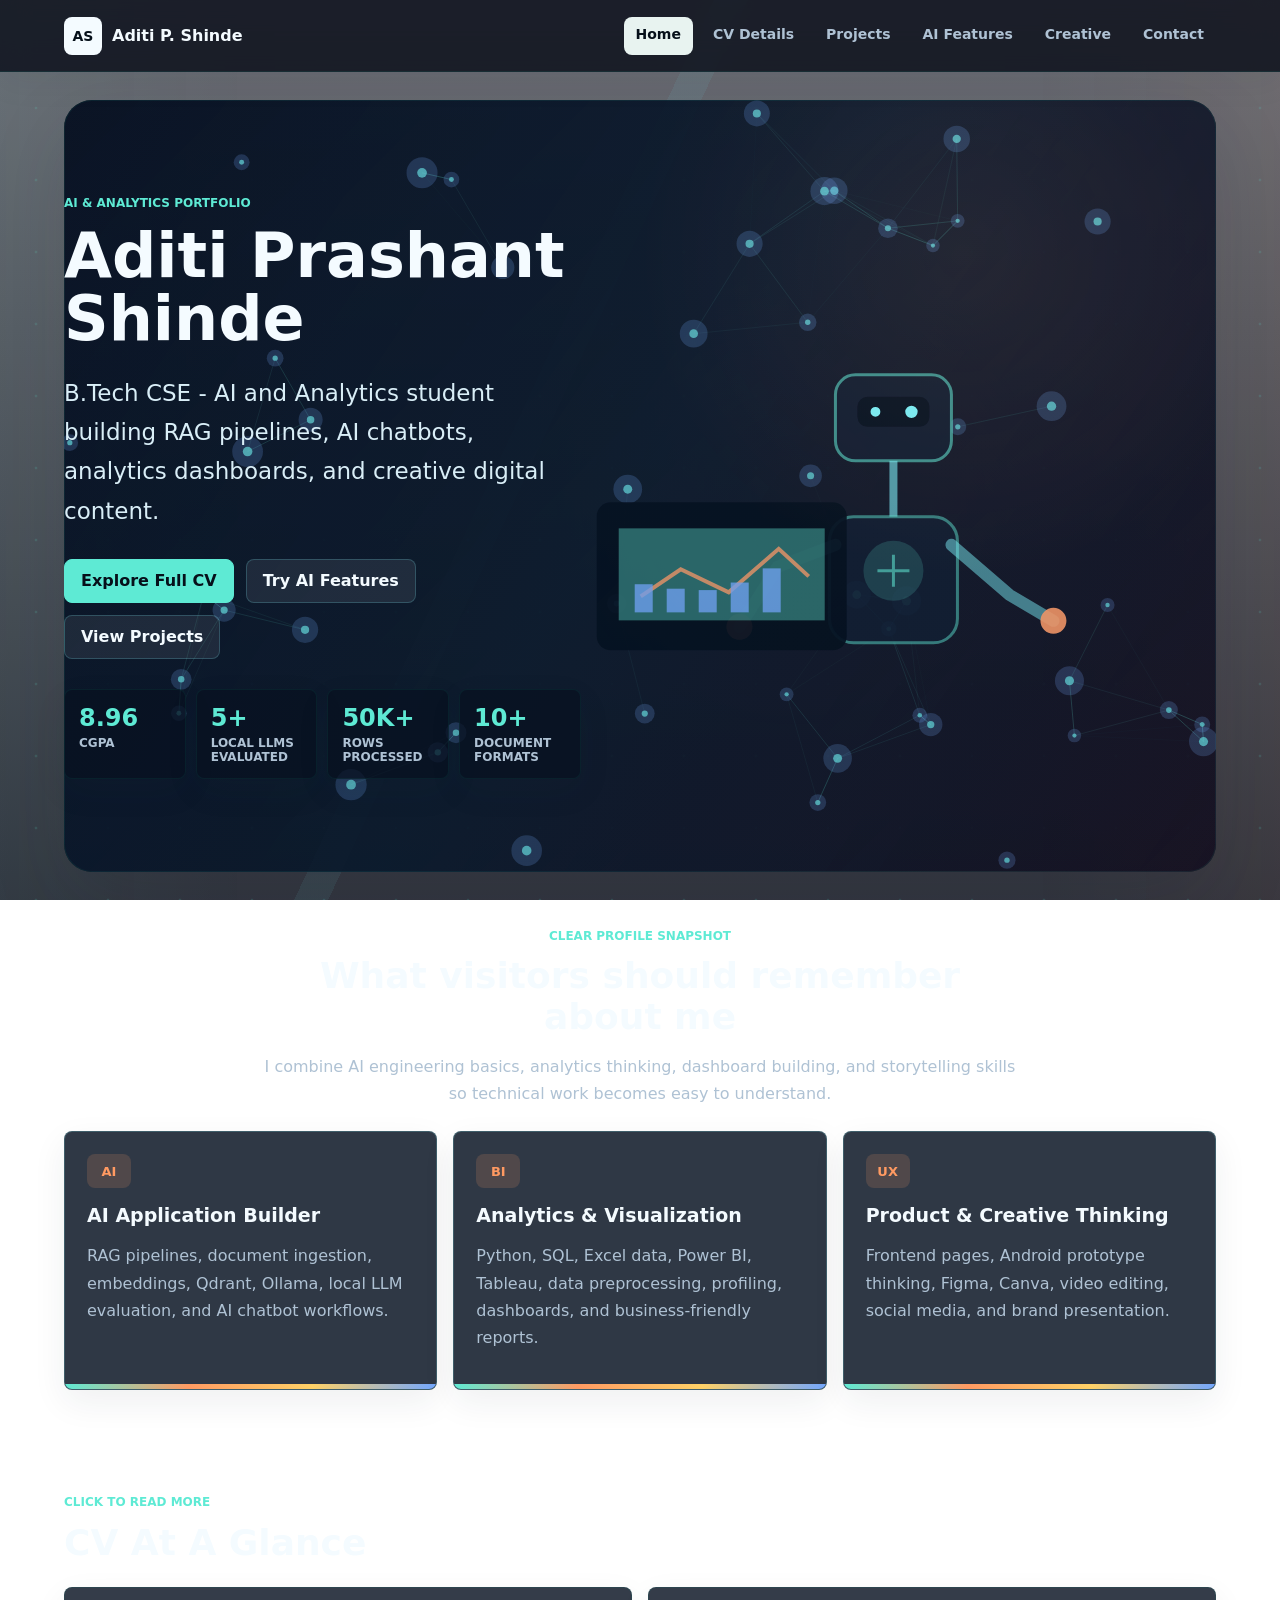
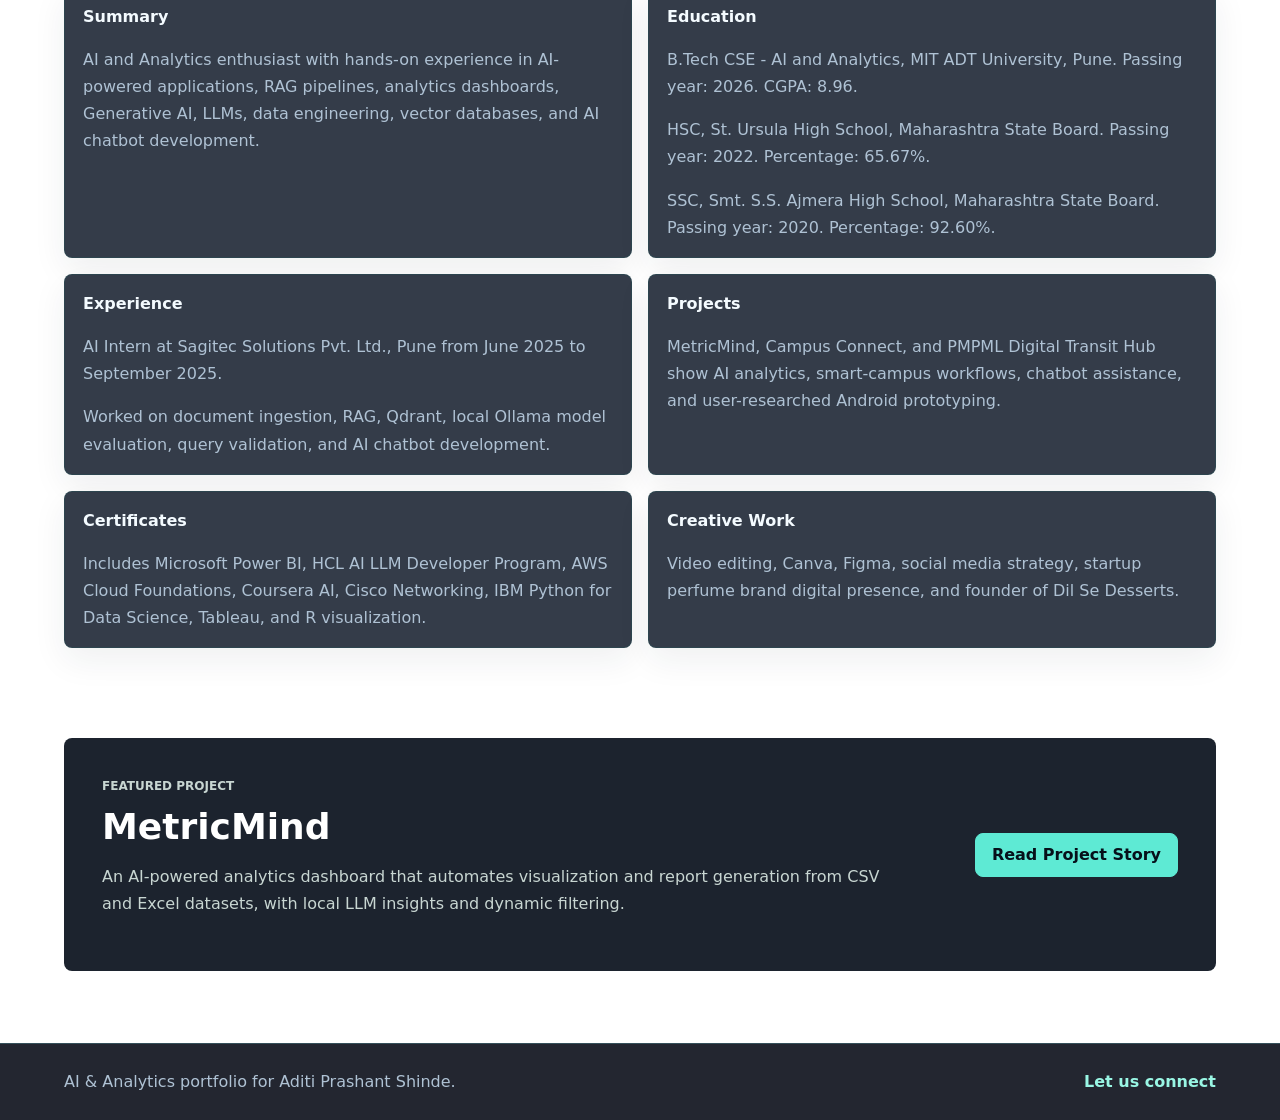
==== index.html @ 835afbb8 "Initial website commit" ====
<!doctype html>
<html lang="en">
  <head>
    <meta charset="utf-8" />
    <meta name="viewport" content="width=device-width, initial-scale=1" />
    <title>Aditi Prashant Shinde | AI & Analytics Portfolio</title>
    <meta
      name="description"
      content="Portfolio website for Aditi Prashant Shinde, AI and Analytics enthusiast with experience in RAG, dashboards, LLMs, chatbots, data visualization, and video editing."
    />
    <link rel="stylesheet" href="styles.css" />
  </head>
  <body>
    <header class="site-header">
      <a class="brand" href="index.html" aria-label="Aditi Shinde home">
        <span class="brand-mark">AS</span>
        <span>Aditi P. Shinde</span>
      </a>
      <button class="nav-toggle" type="button" aria-expanded="false" aria-controls="site-nav">Menu</button>
      <nav id="site-nav" class="site-nav" aria-label="Main navigation">
        <a class="active" href="index.html">Home</a>
        <a href="about.html">CV Details</a>
        <a href="projects.html">Projects</a>
        <a href="ai-features.html">AI Features</a>
        <a href="video-editing.html">Creative</a>
        <a href="contact.html">Contact</a>
      </nav>
    </header>

    <main>
      <section class="hero">
        <canvas class="robot-video-bg" id="robot-video-bg" aria-hidden="true"></canvas>
        <div class="hero-copy">
          <p class="eyebrow">AI & Analytics Portfolio</p>
          <h1>Aditi Prashant Shinde</h1>
          <p class="lead">
            B.Tech CSE - AI and Analytics student building RAG pipelines, AI chatbots, analytics dashboards, and creative digital content.
          </p>
          <div class="hero-actions">
            <a class="button primary" href="about.html">Explore Full CV</a>
            <a class="button" href="ai-features.html">Try AI Features</a>
            <a class="button" href="projects.html">View Projects</a>
          </div>
          <div class="hero-stats" aria-label="Profile highlights">
            <div><strong>8.96</strong><span>CGPA</span></div>
            <div><strong>5+</strong><span>Local LLMs evaluated</span></div>
            <div><strong>50K+</strong><span>Rows processed</span></div>
            <div><strong>10+</strong><span>Document formats</span></div>
          </div>
        </div>
        <figure class="hero-media" aria-label="Portfolio visual showing analytics and editing workspace">
          <img src="assets/portfolio-hero.svg" alt="Abstract laptop workspace with charts and editing timeline" />
        </figure>
      </section>

      <section class="section compact">
        <div class="section-heading center-heading">
          <p class="eyebrow">Clear profile snapshot</p>
          <h2>What visitors should remember about me</h2>
          <p>
            I combine AI engineering basics, analytics thinking, dashboard building, and storytelling skills so technical work becomes easy to understand.
          </p>
        </div>
        <div class="feature-grid">
          <article class="feature-card highlight-card">
            <span class="card-icon">AI</span>
            <h3>AI Application Builder</h3>
            <p>RAG pipelines, document ingestion, embeddings, Qdrant, Ollama, local LLM evaluation, and AI chatbot workflows.</p>
          </article>
          <article class="feature-card highlight-card">
            <span class="card-icon">BI</span>
            <h3>Analytics & Visualization</h3>
            <p>Python, SQL, Excel data, Power BI, Tableau, data preprocessing, profiling, dashboards, and business-friendly reports.</p>
          </article>
          <article class="feature-card highlight-card">
            <span class="card-icon">UX</span>
            <h3>Product & Creative Thinking</h3>
            <p>Frontend pages, Android prototype thinking, Figma, Canva, video editing, social media, and brand presentation.</p>
          </article>
        </div>
      </section>

      <section class="section resume-map">
        <div class="section-heading">
          <p class="eyebrow">Click to read more</p>
          <h2>CV At A Glance</h2>
        </div>
        <div class="details-grid">
          <details class="cv-detail-card" open>
            <summary>Summary</summary>
            <p>
              AI and Analytics enthusiast with hands-on experience in AI-powered applications, RAG pipelines, analytics dashboards, Generative AI, LLMs, data engineering, vector databases, and AI chatbot development.
            </p>
          </details>
          <details class="cv-detail-card">
            <summary>Education</summary>
            <p>B.Tech CSE - AI and Analytics, MIT ADT University, Pune. Passing year: 2026. CGPA: 8.96.</p>
            <p>HSC, St. Ursula High School, Maharashtra State Board. Passing year: 2022. Percentage: 65.67%.</p>
            <p>SSC, Smt. S.S. Ajmera High School, Maharashtra State Board. Passing year: 2020. Percentage: 92.60%.</p>
          </details>
          <details class="cv-detail-card">
            <summary>Experience</summary>
            <p>AI Intern at Sagitec Solutions Pvt. Ltd., Pune from June 2025 to September 2025.</p>
            <p>Worked on document ingestion, RAG, Qdrant, local Ollama model evaluation, query validation, and AI chatbot development.</p>
          </details>
          <details class="cv-detail-card">
            <summary>Projects</summary>
            <p>MetricMind, Campus Connect, and PMPML Digital Transit Hub show AI analytics, smart-campus workflows, chatbot assistance, and user-researched Android prototyping.</p>
          </details>
          <details class="cv-detail-card">
            <summary>Certificates</summary>
            <p>Includes Microsoft Power BI, HCL AI LLM Developer Program, AWS Cloud Foundations, Coursera AI, Cisco Networking, IBM Python for Data Science, Tableau, and R visualization.</p>
          </details>
          <details class="cv-detail-card">
            <summary>Creative Work</summary>
            <p>Video editing, Canva, Figma, social media strategy, startup perfume brand digital presence, and founder of Dil Se Desserts.</p>
          </details>
        </div>
      </section>

      <section class="section split-band">
        <div>
          <p class="eyebrow">Featured project</p>
          <h2>MetricMind</h2>
          <p>
            An AI-powered analytics dashboard that automates visualization and report generation from CSV and Excel datasets, with local LLM insights and dynamic filtering.
          </p>
        </div>
        <a class="button primary" href="projects.html">Read Project Story</a>
      </section>
    </main>

    <footer class="site-footer">
      <p>AI & Analytics portfolio for Aditi Prashant Shinde.</p>
      <a href="contact.html">Let us connect</a>
    </footer>

    <script src="script.js"></script>
  </body>
</html>
---- styles.css ----
:root {
  --bg: #050814;
  --paper: rgba(9, 18, 32, 0.84);
  --ink: #f4fbff;
  --muted: #afc2d4;
  --line: rgba(125, 245, 255, 0.2);
  --teal: #5eead4;
  --teal-dark: #99f6e4;
  --coral: #ff9a62;
  --gold: #ffd166;
  --blue: #72a7ff;
  --shadow: 0 22px 56px rgba(0, 0, 0, 0.35);
}

* {
  box-sizing: border-box;
}

html {
  scroll-behavior: smooth;
}

body {
  margin: 0;
  min-height: 100vh;
  background:
    linear-gradient(rgba(5, 8, 20, 0.58), rgba(5, 8, 20, 0.82)),
    url("assets/clear-ai-face-bg.png");
  background-size: cover;
  background-attachment: fixed;
  background-position: center;
  color: var(--ink);
  font-family: Inter, ui-sans-serif, system-ui, -apple-system, BlinkMacSystemFont, "Segoe UI", sans-serif;
  letter-spacing: 0;
}

body::before {
  content: "";
  position: fixed;
  inset: 0;
  z-index: -2;
  pointer-events: none;
  background-image:
    radial-gradient(circle, rgba(94, 234, 212, 0.26) 1.5px, transparent 1.6px),
    linear-gradient(90deg, rgba(94, 234, 212, 0.08), transparent 20%, transparent 80%, rgba(255, 154, 98, 0.08));
  background-size: 72px 72px, 100% 100%;
  opacity: 0.55;
}

body::after {
  content: "";
  position: fixed;
  inset: 0;
  z-index: -1;
  pointer-events: none;
  background:
    linear-gradient(115deg, transparent 0 42%, rgba(125, 245, 255, 0.07) 42% 44%, transparent 44% 100%),
    radial-gradient(circle at 62% 54%, rgba(255, 154, 98, 0.12), transparent 26%);
}

img {
  display: block;
  max-width: 100%;
}

a {
  color: inherit;
}

.site-header {
  position: sticky;
  top: 0;
  z-index: 10;
  display: flex;
  align-items: center;
  justify-content: space-between;
  gap: 20px;
  min-height: 72px;
  padding: 14px clamp(18px, 5vw, 72px);
  border-bottom: 1px solid rgba(223, 231, 227, 0.86);
  background: rgba(5, 8, 20, 0.78);
  backdrop-filter: blur(14px);
}

.brand {
  display: inline-flex;
  align-items: center;
  gap: 10px;
  color: var(--ink);
  font-weight: 800;
  text-decoration: none;
}

.brand-mark {
  display: grid;
  place-items: center;
  width: 38px;
  height: 38px;
  border-radius: 8px;
  background: var(--ink);
  color: #06101a;
  font-size: 14px;
}

.site-nav {
  display: flex;
  align-items: center;
  gap: 8px;
  flex-wrap: wrap;
}

.site-nav a {
  min-height: 38px;
  padding: 9px 12px;
  border-radius: 8px;
  color: var(--muted);
  font-size: 14px;
  font-weight: 700;
  text-decoration: none;
}

.site-nav a:hover,
.site-nav a.active {
  background: #e8f3f0;
  color: #06101a;
}

.nav-toggle {
  display: none;
  min-height: 38px;
  border: 1px solid var(--line);
  border-radius: 8px;
  background: var(--paper);
  color: var(--ink);
  font: inherit;
  font-weight: 800;
}

.hero {
  display: grid;
  grid-template-columns: minmax(0, 0.95fr) minmax(320px, 1.05fr);
  gap: clamp(28px, 5vw, 68px);
  align-items: center;
  min-height: calc(100vh - 72px);
  padding: clamp(34px, 6vw, 78px) clamp(18px, 5vw, 72px);
  overflow: hidden;
}

.hero-copy {
  position: relative;
  z-index: 1;
  max-width: 690px;
}

.eyebrow {
  margin: 0 0 10px;
  color: var(--teal);
  font-size: 12px;
  font-weight: 900;
  letter-spacing: 0;
  text-transform: uppercase;
}

h1,
h2,
h3,
p {
  overflow-wrap: anywhere;
}

h1 {
  margin: 0;
  font-size: clamp(34px, 5vw, 62px);
  line-height: 1.02;
}

h2 {
  margin: 0 0 14px;
  font-size: clamp(24px, 3vw, 36px);
  line-height: 1.12;
}

h3 {
  margin: 0 0 8px;
  font-size: 19px;
}

p {
  color: var(--muted);
  line-height: 1.7;
}

.lead {
  max-width: 620px;
  margin: 24px 0 0;
  color: #d9eef7;
  font-size: clamp(18px, 2.2vw, 23px);
}

.hero-actions,
.project-actions {
  display: flex;
  gap: 12px;
  flex-wrap: wrap;
  margin-top: 28px;
}

.button {
  display: inline-flex;
  align-items: center;
  justify-content: center;
  min-height: 44px;
  padding: 11px 16px;
  border: 1px solid var(--line);
  border-radius: 8px;
  background: rgba(255, 255, 255, 0.08);
  color: var(--ink);
  font-weight: 800;
  text-decoration: none;
  cursor: pointer;
}

.button.primary {
  border-color: var(--teal);
  background: var(--teal);
  color: #06101a;
}

.button:hover {
  transform: translateY(-1px);
}

.disabled-link {
  color: var(--muted);
  cursor: not-allowed;
}

.hero-media {
  position: relative;
  z-index: 1;
  margin: 0;
}

.hero-media img {
  width: 100%;
  border-radius: 8px;
  box-shadow: var(--shadow);
}

.section,
.page-hero,
.project-list {
  padding: clamp(36px, 6vw, 72px) clamp(18px, 5vw, 72px);
}

.page {
  min-height: calc(100vh - 72px);
}

.page-hero {
  max-width: 1060px;
}

.page-hero h1 {
  max-width: 1020px;
  font-size: clamp(32px, 4.2vw, 52px);
}

.page-hero p {
  max-width: 760px;
  font-size: 18px;
}

.section-heading {
  max-width: 760px;
  margin-bottom: 24px;
}

.compact {
  padding-top: 26px;
}

.feature-grid {
  display: grid;
  grid-template-columns: repeat(3, minmax(0, 1fr));
  gap: 16px;
}

.feature-card,
.project-card,
.info-panel,
.contact-panel,
.contact-form,
.timeline-card {
  border: 1px solid var(--line);
  border-radius: 8px;
  background: rgba(8, 18, 34, 0.84);
  box-shadow: 0 12px 34px rgba(24, 38, 52, 0.07);
}

.feature-card {
  padding: 22px;
}

.card-icon {
  display: inline-grid;
  place-items: center;
  min-width: 44px;
  height: 34px;
  margin-bottom: 16px;
  padding: 0 10px;
  border-radius: 8px;
  background: rgba(255, 154, 98, 0.16);
  color: var(--coral);
  font-weight: 900;
  font-size: 13px;
}

.split-band {
  display: flex;
  align-items: center;
  justify-content: space-between;
  gap: 22px;
  margin: 18px clamp(18px, 5vw, 72px) clamp(36px, 6vw, 72px);
  padding: clamp(24px, 4vw, 38px);
  border-radius: 8px;
  background: rgba(4, 12, 24, 0.9);
  color: white;
}

.split-band p {
  max-width: 780px;
  color: #c8d6d2;
}

.two-column {
  display: grid;
  grid-template-columns: minmax(0, 1.15fr) minmax(280px, 0.85fr);
  gap: 22px;
  align-items: start;
}

.info-panel,
.contact-panel,
.contact-form,
.timeline-card {
  padding: 24px;
}

dl {
  display: grid;
  gap: 14px;
  margin: 0;
}

dt {
  color: var(--teal);
  font-size: 12px;
  font-weight: 900;
  text-transform: uppercase;
}

dd {
  margin: 3px 0 0;
  color: #d9eef7;
}

.tag-cloud {
  display: flex;
  flex-wrap: wrap;
  gap: 10px;
}

.tag-cloud span {
  padding: 9px 12px;
  border: 1px solid var(--line);
  border-radius: 8px;
  background: rgba(255, 255, 255, 0.08);
  color: #e8f7ff;
  font-weight: 700;
}

.ai-grid {
  display: grid;
  grid-template-columns: repeat(2, minmax(0, 1fr));
  gap: 18px;
}

.ai-panel {
  display: grid;
  gap: 18px;
  align-content: start;
  min-height: 360px;
  padding: 24px;
  border: 1px solid var(--line);
  border-radius: 8px;
  background: var(--paper);
  box-shadow: 0 12px 34px rgba(24, 38, 52, 0.07);
}

.ask-panel {
  min-height: 0;
  background:
    linear-gradient(135deg, rgba(255, 255, 255, 0.96), rgba(232, 243, 240, 0.88)),
    radial-gradient(circle at top right, rgba(231, 111, 81, 0.13), transparent 30%);
}

.panel-intro {
  max-width: 820px;
  margin: -6px 0 0;
}

.panel-head {
  display: flex;
  align-items: flex-start;
  justify-content: space-between;
  gap: 14px;
}

.status-pill {
  flex: 0 0 auto;
  padding: 7px 10px;
  border-radius: 8px;
  background: #e8f3f0;
  color: var(--teal-dark);
  font-size: 12px;
  font-weight: 900;
}

.quick-prompts,
.project-switcher {
  display: flex;
  flex-wrap: wrap;
  gap: 10px;
}

.quick-prompts button,
.project-switcher button {
  min-height: 40px;
  padding: 9px 12px;
  border: 1px solid var(--line);
  border-radius: 8px;
  background: rgba(255, 255, 255, 0.08);
  color: #e8f7ff;
  font: inherit;
  font-weight: 800;
  cursor: pointer;
  transition: transform 160ms ease, background 160ms ease, color 160ms ease, border-color 160ms ease;
}

.quick-prompts button {
  background: rgba(255, 255, 255, 0.08);
  box-shadow: 0 8px 20px rgba(24, 38, 52, 0.07);
}

.quick-prompts button:hover,
.project-switcher button:hover {
  transform: translateY(-2px);
}

.quick-prompts button.active,
.project-switcher button.active {
  border-color: var(--teal);
  background: var(--teal);
  color: white;
}

.assistant-output {
  min-height: 150px;
  padding: 18px;
  border-radius: 8px;
  background: #111827;
  color: #d9f4ee;
  line-height: 1.65;
}

.assistant-output ul,
.talking-points {
  margin: 0;
  padding-left: 20px;
}

.assistant-output li,
.talking-points li {
  margin-bottom: 10px;
}

.talking-points {
  color: #334155;
  line-height: 1.7;
}

.prompt-stack {
  display: grid;
  gap: 12px;
}

.prompt-stack article {
  padding: 16px;
  border: 1px solid var(--line);
  border-radius: 8px;
  background: rgba(8, 18, 34, 0.84);
}

.prompt-stack h3 {
  font-size: 17px;
}

.project-list {
  display: grid;
  gap: 18px;
  padding-top: 0;
}

.project-card {
  display: grid;
  grid-template-columns: minmax(0, 1fr) auto;
  gap: 20px;
  align-items: center;
  padding: 24px;
}

.featured-project {
  border-top: 5px solid var(--gold);
}

.clean-list {
  margin: 18px 0 0;
  padding-left: 20px;
  color: #334155;
  line-height: 1.7;
}

.flush-list {
  margin-top: 0;
}

.editing-showcase {
  display: grid;
  gap: 18px;
}

.timeline-card {
  min-height: 250px;
  background: rgba(3, 8, 18, 0.92);
  color: white;
  overflow: hidden;
}

.timeline-card p {
  max-width: 760px;
  color: #cbd5e1;
}

.timeline-bars {
  display: grid;
  grid-template-columns: 1.1fr 0.72fr 1.4fr 0.56fr 1fr;
  gap: 10px;
  margin-bottom: 30px;
}

.timeline-bars span {
  height: 42px;
  border-radius: 8px;
  background: var(--coral);
}

.timeline-bars span:nth-child(2) {
  background: var(--teal);
}

.timeline-bars span:nth-child(3) {
  background: var(--gold);
}

.timeline-bars span:nth-child(4) {
  background: var(--blue);
}

.timeline-bars span:nth-child(5) {
  background: #8b5cf6;
}

.contact-panel {
  display: grid;
  gap: 12px;
}

.contact-panel a {
  padding: 12px;
  border: 1px solid var(--line);
  border-radius: 8px;
  color: #d9eef7;
  text-decoration: none;
}

.contact-form {
  display: grid;
  gap: 16px;
}

label {
  display: grid;
  gap: 8px;
  color: #d9eef7;
  font-weight: 800;
}

input,
textarea {
  width: 100%;
  border: 1px solid var(--line);
  border-radius: 8px;
  padding: 12px;
  background: rgba(255, 255, 255, 0.08);
  color: var(--ink);
  font: inherit;
}

textarea {
  min-height: 150px;
  resize: vertical;
}

.form-status {
  min-height: 26px;
  margin: 0;
}

.site-footer {
  display: flex;
  align-items: center;
  justify-content: space-between;
  gap: 18px;
  padding: 24px clamp(18px, 5vw, 72px);
  border-top: 1px solid var(--line);
  background: rgba(5, 8, 20, 0.88);
}

.site-footer p {
  margin: 0;
}

.site-footer a {
  color: var(--teal-dark);
  font-weight: 900;
  text-decoration: none;
}

.site-header {
  border-bottom-color: rgba(15, 118, 110, 0.18);
  box-shadow: 0 10px 34px rgba(24, 38, 52, 0.06);
}

.site-nav a {
  transition: background 160ms ease, color 160ms ease, transform 160ms ease;
}

.site-nav a:hover {
  transform: translateY(-1px);
}

.hero {
  position: relative;
  isolation: isolate;
}

.hero::before {
  content: "";
  position: absolute;
  inset: 28px clamp(18px, 5vw, 72px);
  z-index: -1;
  border: 1px solid rgba(15, 118, 110, 0.14);
  border-radius: 28px;
  background:
    linear-gradient(135deg, rgba(6, 12, 25, 0.7), rgba(5, 17, 30, 0.45)),
    radial-gradient(circle at 78% 20%, rgba(255, 154, 98, 0.18), transparent 30%);
  box-shadow: 0 28px 80px rgba(24, 38, 52, 0.12);
}

.hero-media img {
  border: 1px solid rgba(15, 118, 110, 0.2);
}

.hero-stats {
  display: grid;
  grid-template-columns: repeat(4, minmax(0, 1fr));
  gap: 10px;
  margin-top: 30px;
}

.hero-stats div,
.profile-strip article,
.insight-grid article {
  border: 1px solid rgba(15, 118, 110, 0.14);
  border-radius: 8px;
  background: rgba(8, 18, 34, 0.76);
  box-shadow: 0 12px 34px rgba(24, 38, 52, 0.07);
}

.hero-stats div {
  padding: 14px;
}

.hero-stats strong {
  display: block;
  color: var(--teal);
  font-size: 24px;
}

.hero-stats span,
.mini-label {
  display: block;
  margin-top: 4px;
  color: var(--muted);
  font-size: 12px;
  font-weight: 800;
  text-transform: uppercase;
}

.center-heading {
  margin-inline: auto;
  text-align: center;
}

.highlight-card {
  position: relative;
  overflow: hidden;
}

.highlight-card::after {
  content: "";
  position: absolute;
  inset: auto 0 0;
  height: 5px;
  background: linear-gradient(90deg, var(--teal), var(--coral), var(--gold), var(--blue));
}

.resume-map {
  padding-top: 30px;
}

.details-grid {
  display: grid;
  grid-template-columns: repeat(2, minmax(0, 1fr));
  gap: 16px;
}

.cv-detail-card,
.timeline-item,
.nested-detail,
.contact-detail {
  border: 1px solid rgba(15, 118, 110, 0.16);
  border-radius: 8px;
  background: rgba(8, 18, 34, 0.82);
  box-shadow: 0 12px 34px rgba(24, 38, 52, 0.07);
  overflow: hidden;
}

.cv-detail-card summary,
.timeline-item summary,
.nested-detail summary,
.contact-detail summary {
  display: flex;
  align-items: center;
  justify-content: space-between;
  gap: 12px;
  min-height: 58px;
  padding: 16px 18px;
  color: var(--ink);
  font-weight: 900;
  cursor: pointer;
  list-style: none;
}

.cv-detail-card summary::-webkit-details-marker,
.timeline-item summary::-webkit-details-marker,
.nested-detail summary::-webkit-details-marker,
.contact-detail summary::-webkit-details-marker,
.project-card summary::-webkit-details-marker {
  display: none;
}

.cv-detail-card p,
.cv-detail-card .tag-cloud,
.timeline-item p,
.nested-detail .clean-list,
.contact-detail p,
.contact-detail a {
  margin: 0;
  padding: 0 18px 16px;
}

.wide-detail {
  max-width: 1080px;
}

.profile-strip {
  display: grid;
  grid-template-columns: repeat(4, minmax(0, 1fr));
  gap: 14px;
  padding-top: 16px;
}

.profile-strip article {
  padding: 18px;
}

.profile-strip strong {
  display: block;
  margin-top: 7px;
  color: var(--ink);
  overflow-wrap: anywhere;
}

.timeline-list {
  display: grid;
  gap: 14px;
  max-width: 1080px;
}

.timeline-item summary {
  justify-content: flex-start;
}

.timeline-item summary span {
  display: inline-flex;
  align-items: center;
  justify-content: center;
  min-width: 112px;
  padding: 7px 10px;
  border-radius: 8px;
  background: rgba(255, 154, 98, 0.16);
  color: var(--coral);
  font-size: 13px;
}

.project-card {
  display: block;
  padding: 0;
  overflow: hidden;
}

.project-card summary {
  display: grid;
  grid-template-columns: minmax(150px, 0.32fr) minmax(0, 1fr) minmax(180px, 0.42fr);
  gap: 16px;
  align-items: center;
  padding: 22px 24px;
  cursor: pointer;
  list-style: none;
}

.project-card summary strong {
  font-size: clamp(23px, 3vw, 34px);
}

.project-card summary small {
  color: var(--muted);
  font-weight: 800;
}

.project-kicker {
  padding: 8px 10px;
  border-radius: 8px;
  background: rgba(94, 234, 212, 0.14);
  color: var(--teal);
  font-size: 12px;
  font-weight: 900;
  text-transform: uppercase;
}

.project-detail-body {
  padding: 0 24px 24px;
}

.insight-grid {
  display: grid;
  grid-template-columns: repeat(3, minmax(0, 1fr));
  gap: 12px;
  margin: 18px 0;
}

.insight-grid article {
  padding: 16px;
}

.insight-grid span {
  color: var(--teal);
  font-size: 12px;
  font-weight: 900;
  text-transform: uppercase;
}

.insight-grid strong {
  display: block;
  margin-top: 6px;
  font-size: 25px;
}

.nested-detail {
  box-shadow: none;
}

.contact-detail {
  box-shadow: none;
}

.contact-detail a {
  display: block;
  border: 0;
}

.contact-item {
  display: grid;
  gap: 8px;
  padding: 18px;
  border: 1px solid rgba(15, 118, 110, 0.16);
  border-radius: 8px;
  background: rgba(255, 255, 255, 0.92);
}

.contact-item h3 {
  margin: 0;
  font-size: 19px;
}

.contact-item a,
.contact-item p {
  margin: 0;
  color: #334155;
  line-height: 1.6;
  text-decoration: none;
}

.cv-hero,
.project-hero,
.creative-hero,
.contact-hero {
  border-bottom: 1px solid rgba(15, 118, 110, 0.12);
  background:
    linear-gradient(135deg, rgba(5, 8, 20, 0.78), rgba(6, 18, 32, 0.54)),
    radial-gradient(circle at right, rgba(255, 154, 98, 0.2), transparent 34%);
}

.robot-video-bg {
  position: absolute;
  inset: 28px clamp(18px, 5vw, 72px);
  width: calc(100% - clamp(18px, 5vw, 72px) * 2);
  height: calc(100% - 56px);
  z-index: 0;
  border-radius: 28px;
  opacity: 0.92;
  mix-blend-mode: screen;
}

.hero-media {
  display: none;
}

.ai-panel,
.contact-item,
.prompt-stack article {
  background: rgba(8, 18, 34, 0.84);
  border-color: rgba(125, 245, 255, 0.2);
}

.assistant-output {
  background: rgba(3, 8, 18, 0.92);
}

.quick-prompts button,
.project-switcher button {
  background: rgba(255, 255, 255, 0.08);
  color: #e8f7ff;
}

.quick-prompts button.active,
.project-switcher button.active {
  color: #06101a;
}

.contact-item a,
.contact-item p,
.clean-list,
.talking-points,
.insight-grid article p,
.profile-strip strong {
  color: #d9eef7;
}

.video-gallery {
  display: grid;
  grid-template-columns: repeat(2, minmax(0, 1fr));
  gap: 18px;
}

.video-card {
  position: relative;
  display: grid;
  gap: 10px;
  min-height: 230px;
  padding: 24px;
  border: 1px solid rgba(125, 245, 255, 0.24);
  border-radius: 8px;
  background:
    linear-gradient(135deg, rgba(3, 8, 18, 0.86), rgba(8, 18, 34, 0.72)),
    radial-gradient(circle at 78% 28%, rgba(255, 154, 98, 0.25), transparent 34%),
    radial-gradient(circle at 20% 70%, rgba(94, 234, 212, 0.24), transparent 34%);
  color: var(--ink);
  text-align: left;
  cursor: pointer;
  box-shadow: var(--shadow);
  overflow: hidden;
}

.video-card::after {
  content: "";
  position: absolute;
  inset: 0;
  background-image:
    linear-gradient(90deg, rgba(125, 245, 255, 0.08) 1px, transparent 1px),
    linear-gradient(rgba(125, 245, 255, 0.08) 1px, transparent 1px);
  background-size: 34px 34px;
  opacity: 0.38;
}

.video-card > * {
  position: relative;
  z-index: 1;
}

.video-card strong {
  align-self: end;
  font-size: 25px;
}

.video-card small {
  color: #d9eef7;
  font-weight: 800;
}

.play-mark {
  display: inline-grid;
  place-items: center;
  width: 70px;
  height: 70px;
  border-radius: 50%;
  background: var(--teal);
  color: #06101a;
  font-weight: 900;
}

.video-card:hover {
  transform: translateY(-3px);
  border-color: rgba(94, 234, 212, 0.7);
}

.video-modal {
  position: fixed;
  inset: 0;
  z-index: 50;
  display: none;
  place-items: center;
  padding: 24px;
  background: rgba(0, 0, 0, 0.82);
}

.video-modal.open {
  display: grid;
}

.video-modal-panel {
  width: min(100%, 980px);
  padding: 18px;
  border: 1px solid rgba(125, 245, 255, 0.24);
  border-radius: 8px;
  background: rgba(5, 8, 20, 0.96);
  box-shadow: 0 28px 80px rgba(0, 0, 0, 0.5);
}

.video-modal-panel h2 {
  margin: 0 0 14px;
}

.video-close {
  float: right;
  min-height: 38px;
  padding: 8px 12px;
  border: 1px solid rgba(125, 245, 255, 0.24);
  border-radius: 8px;
  background: rgba(255, 255, 255, 0.08);
  color: var(--ink);
  font: inherit;
  font-weight: 900;
  cursor: pointer;
}

#creative-video-player {
  width: 100%;
  max-height: 72vh;
  border-radius: 8px;
  background: #000;
}

@media (max-width: 840px) {
  .site-header {
    align-items: flex-start;
    flex-wrap: wrap;
  }

  .nav-toggle {
    display: inline-flex;
    align-items: center;
    justify-content: center;
    padding: 0 12px;
  }

  .site-nav {
    display: none;
    width: 100%;
    flex-direction: column;
    align-items: stretch;
  }

  .site-nav.open {
    display: flex;
  }

  .hero,
  .two-column,
  .project-card {
    grid-template-columns: 1fr;
  }

  .hero {
    min-height: auto;
  }

  .feature-grid {
    grid-template-columns: 1fr;
  }

  .ai-grid {
    grid-template-columns: 1fr;
  }

  .hero-stats,
  .details-grid,
  .profile-strip,
  .insight-grid,
  .video-gallery {
    grid-template-columns: 1fr;
  }

  .project-card summary {
    grid-template-columns: 1fr;
  }

  .split-band,
  .site-footer {
    flex-direction: column;
    align-items: flex-start;
  }
}
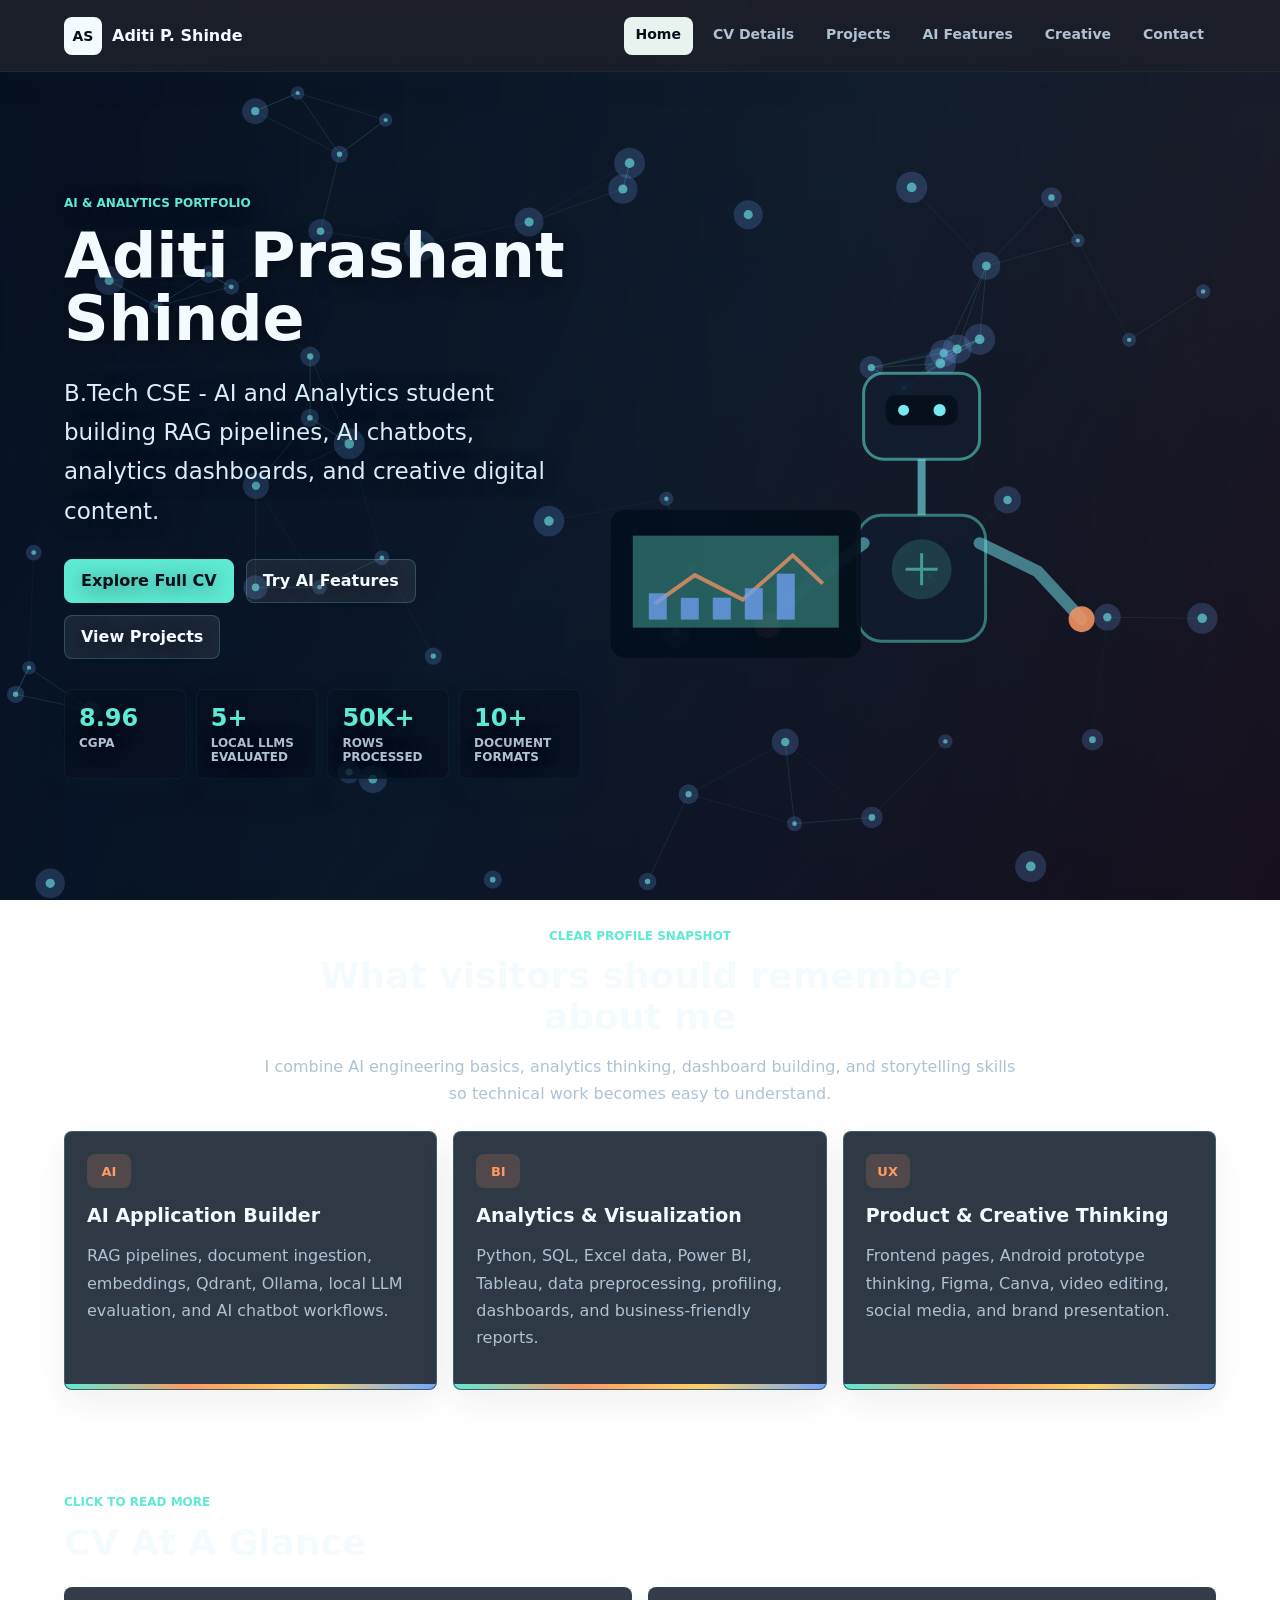
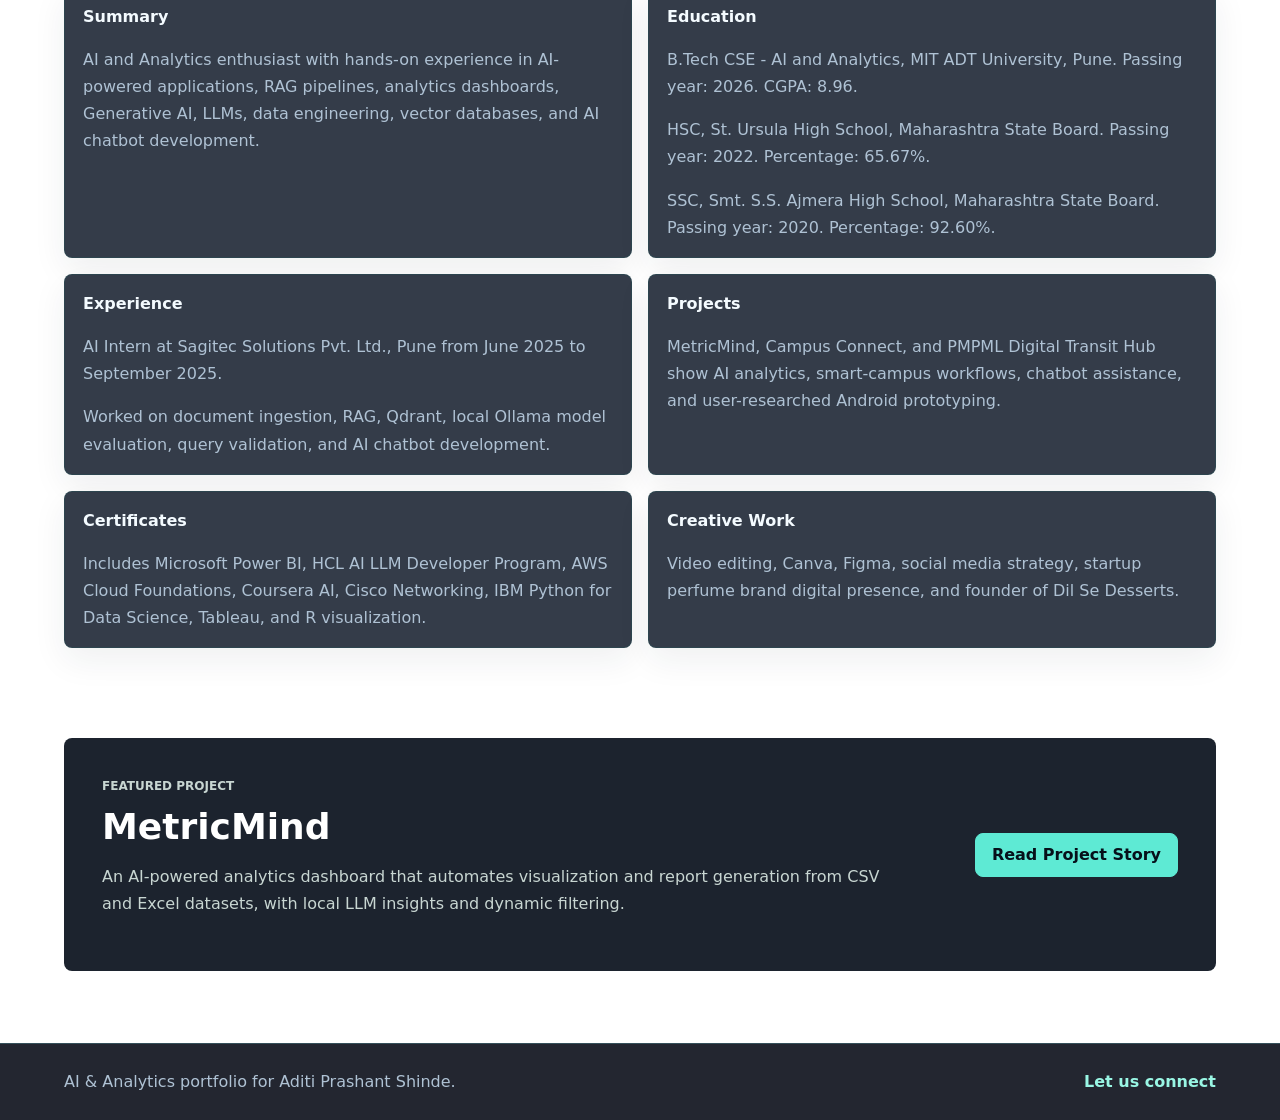
==== commit df714174: "Refine responsive styling and bust CSS cache" ====
--- a/index.html
+++ b/index.html
@@ -8,7 +8,7 @@
       name="description"
       content="Portfolio website for Aditi Prashant Shinde, AI and Analytics enthusiast with experience in RAG, dashboards, LLMs, chatbots, data visualization, and video editing."
     />
-    <link rel="stylesheet" href="styles.css" />
+    <link rel="stylesheet" href="styles.css?v=20260725" />
   </head>
   <body>
     <header class="site-header">
--- a/styles.css
+++ b/styles.css
@@ -150,6 +150,7 @@
   position: relative;
   z-index: 1;
   max-width: 690px;
+  text-shadow: 0 3px 18px rgba(0, 0, 0, 0.5);
 }
 
 .eyebrow {
@@ -668,14 +669,13 @@
 .hero::before {
   content: "";
   position: absolute;
-  inset: 28px clamp(18px, 5vw, 72px);
+  top: 0;
+  bottom: 0;
+  left: 50%;
+  width: 100vw;
   z-index: -1;
-  border: 1px solid rgba(15, 118, 110, 0.14);
-  border-radius: 28px;
-  background:
-    linear-gradient(135deg, rgba(6, 12, 25, 0.7), rgba(5, 17, 30, 0.45)),
-    radial-gradient(circle at 78% 20%, rgba(255, 154, 98, 0.18), transparent 30%);
-  box-shadow: 0 28px 80px rgba(24, 38, 52, 0.12);
+  transform: translateX(-50%);
+  background: linear-gradient(90deg, rgba(3, 8, 18, 0.88) 0%, rgba(3, 8, 18, 0.66) 46%, rgba(3, 8, 18, 0.28) 100%);
 }
 
 .hero-media img {
@@ -945,11 +945,13 @@
 
 .robot-video-bg {
   position: absolute;
-  inset: 28px clamp(18px, 5vw, 72px);
-  width: calc(100% - clamp(18px, 5vw, 72px) * 2);
-  height: calc(100% - 56px);
+  top: 0;
+  bottom: 0;
+  left: 50%;
+  width: 100vw;
+  height: 100%;
   z-index: 0;
-  border-radius: 28px;
+  transform: translateX(-50%);
   opacity: 0.92;
   mix-blend-mode: screen;
 }
@@ -1105,15 +1107,32 @@
 
 @media (max-width: 840px) {
   .site-header {
-    align-items: flex-start;
+    align-items: center;
     flex-wrap: wrap;
+    gap: 12px;
+    min-height: 66px;
+    padding: 12px 18px;
+  }
+
+  .brand {
+    gap: 12px;
+    max-width: calc(100% - 104px);
+    font-size: 18px;
+  }
+
+  .brand-mark {
+    flex: 0 0 auto;
+    width: 44px;
+    height: 44px;
   }
 
   .nav-toggle {
     display: inline-flex;
     align-items: center;
     justify-content: center;
-    padding: 0 12px;
+    min-height: 44px;
+    padding: 0 16px;
+    background: rgba(8, 18, 34, 0.72);
   }
 
   .site-nav {
@@ -1127,6 +1146,11 @@
     display: flex;
   }
 
+  .site-nav a {
+    min-height: 44px;
+    padding: 12px 14px;
+  }
+
   .hero,
   .two-column,
   .project-card {
@@ -1134,7 +1158,57 @@
   }
 
   .hero {
-    min-height: auto;
+    align-items: start;
+    min-height: calc(100svh - 66px);
+    padding: 42px 18px 32px;
+  }
+
+  .hero::before {
+    background:
+      linear-gradient(180deg, rgba(3, 8, 18, 0.72) 0%, rgba(3, 8, 18, 0.84) 48%, rgba(3, 8, 18, 0.94) 100%);
+  }
+
+  .robot-video-bg {
+    opacity: 0.7;
+  }
+
+  .hero-copy {
+    max-width: none;
+  }
+
+  .eyebrow {
+    font-size: 13px;
+  }
+
+  h1 {
+    font-size: clamp(40px, 13vw, 54px);
+    line-height: 1.06;
+  }
+
+  .lead {
+    margin-top: 18px;
+    font-size: clamp(20px, 6vw, 27px);
+    line-height: 1.55;
+  }
+
+  .hero-actions,
+  .project-actions {
+    display: grid;
+    grid-template-columns: repeat(2, minmax(0, 1fr));
+    gap: 12px;
+    margin-top: 26px;
+  }
+
+  .hero-actions .button:first-child,
+  .project-actions .button:first-child {
+    grid-column: 1 / -1;
+  }
+
+  .button {
+    min-height: 54px;
+    padding: 13px 14px;
+    text-align: center;
+    font-size: 16px;
   }
 
   .feature-grid {
@@ -1153,6 +1227,34 @@
     grid-template-columns: 1fr;
   }
 
+  .hero-stats {
+    gap: 0;
+    margin-top: 28px;
+    border: 1px solid rgba(125, 245, 255, 0.16);
+    border-radius: 8px;
+    overflow: hidden;
+  }
+
+  .hero-stats div {
+    border: 0;
+    border-bottom: 1px solid rgba(125, 245, 255, 0.14);
+    border-radius: 0;
+    background: rgba(3, 8, 18, 0.62);
+    box-shadow: none;
+  }
+
+  .hero-stats div:last-child {
+    border-bottom: 0;
+  }
+
+  .hero-stats strong {
+    font-size: 34px;
+  }
+
+  .hero-stats span {
+    font-size: 13px;
+  }
+
   .project-card summary {
     grid-template-columns: 1fr;
   }
@@ -1162,4 +1264,36 @@
     flex-direction: column;
     align-items: flex-start;
   }
-}
+
+  .section,
+  .page-hero,
+  .project-list {
+    padding-inline: 18px;
+  }
+
+  .feature-card,
+  .project-card summary,
+  .info-panel,
+  .contact-panel,
+  .contact-form,
+  .timeline-card,
+  .ai-panel {
+    padding: 18px;
+  }
+}
+
+@media (max-width: 430px) {
+  .brand {
+    font-size: 16px;
+  }
+
+  .hero-actions,
+  .project-actions {
+    grid-template-columns: 1fr;
+  }
+
+  .hero-actions .button:first-child,
+  .project-actions .button:first-child {
+    grid-column: auto;
+  }
+}
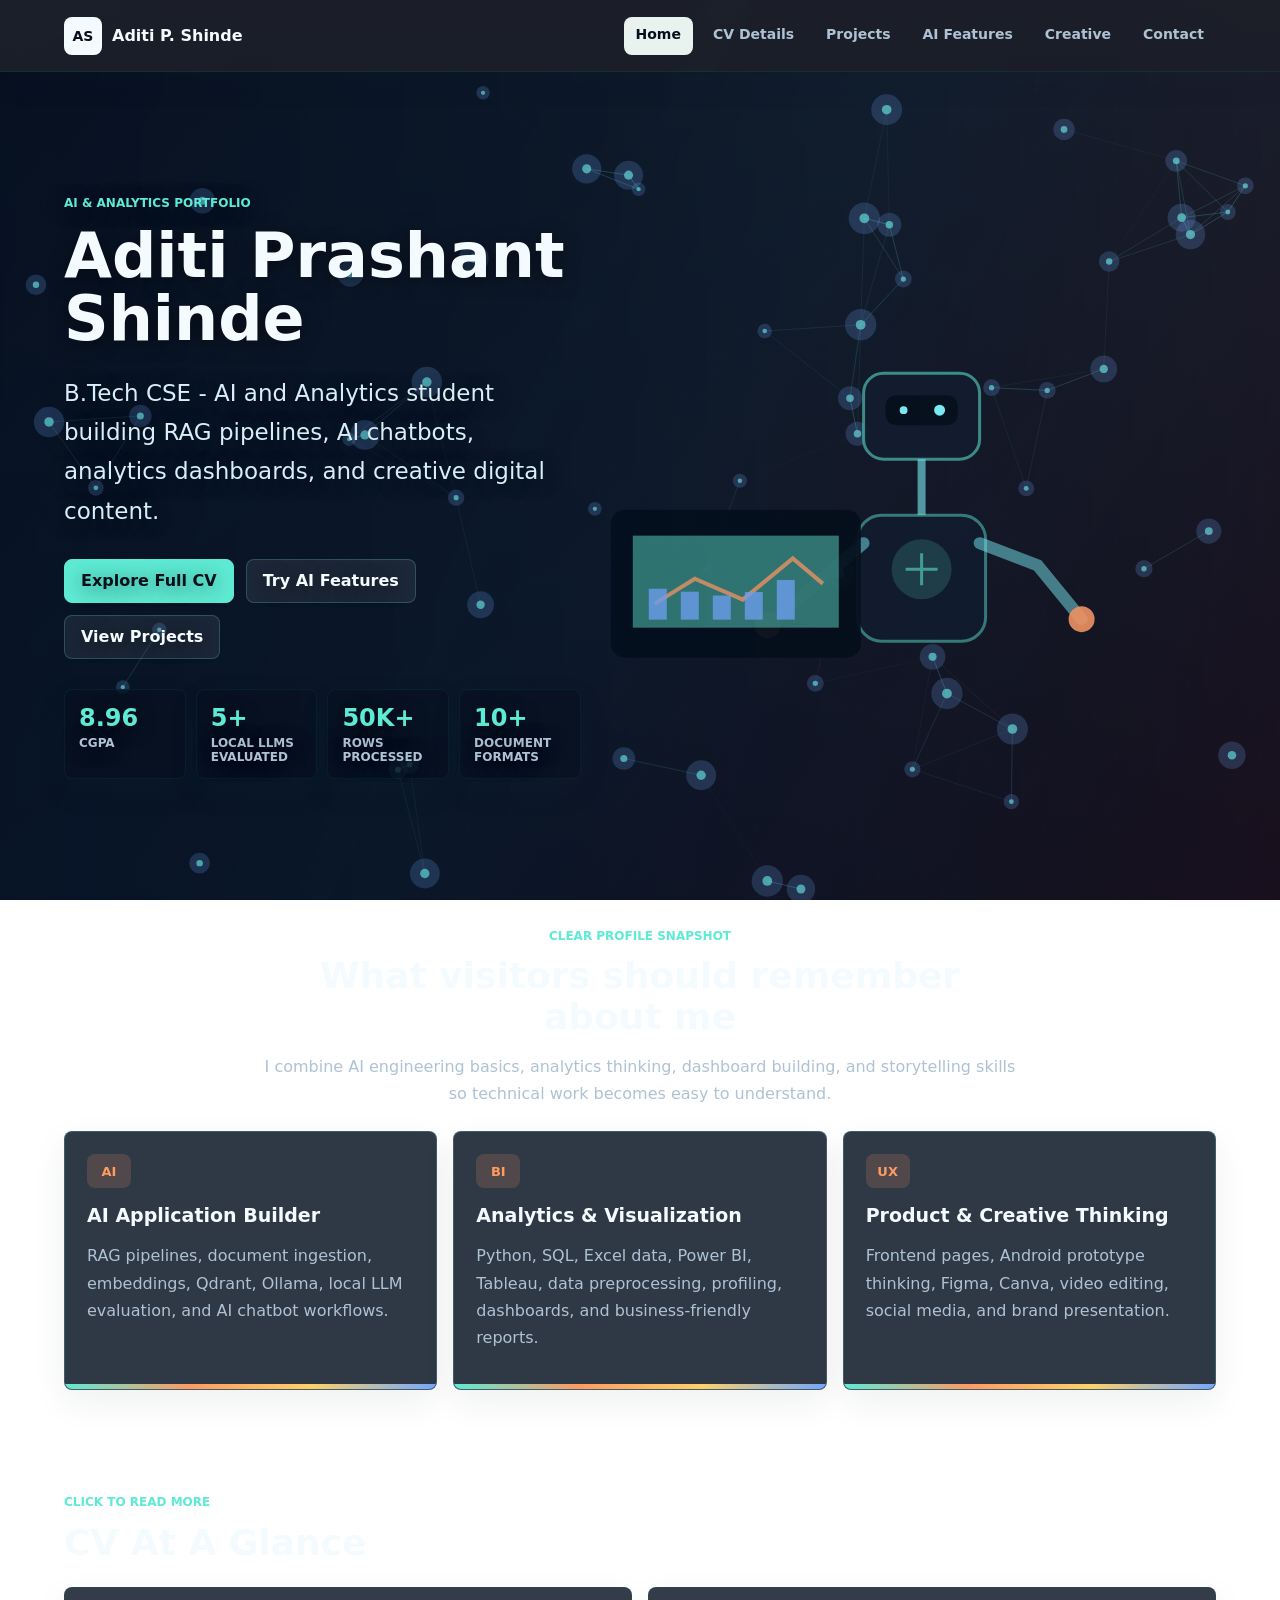
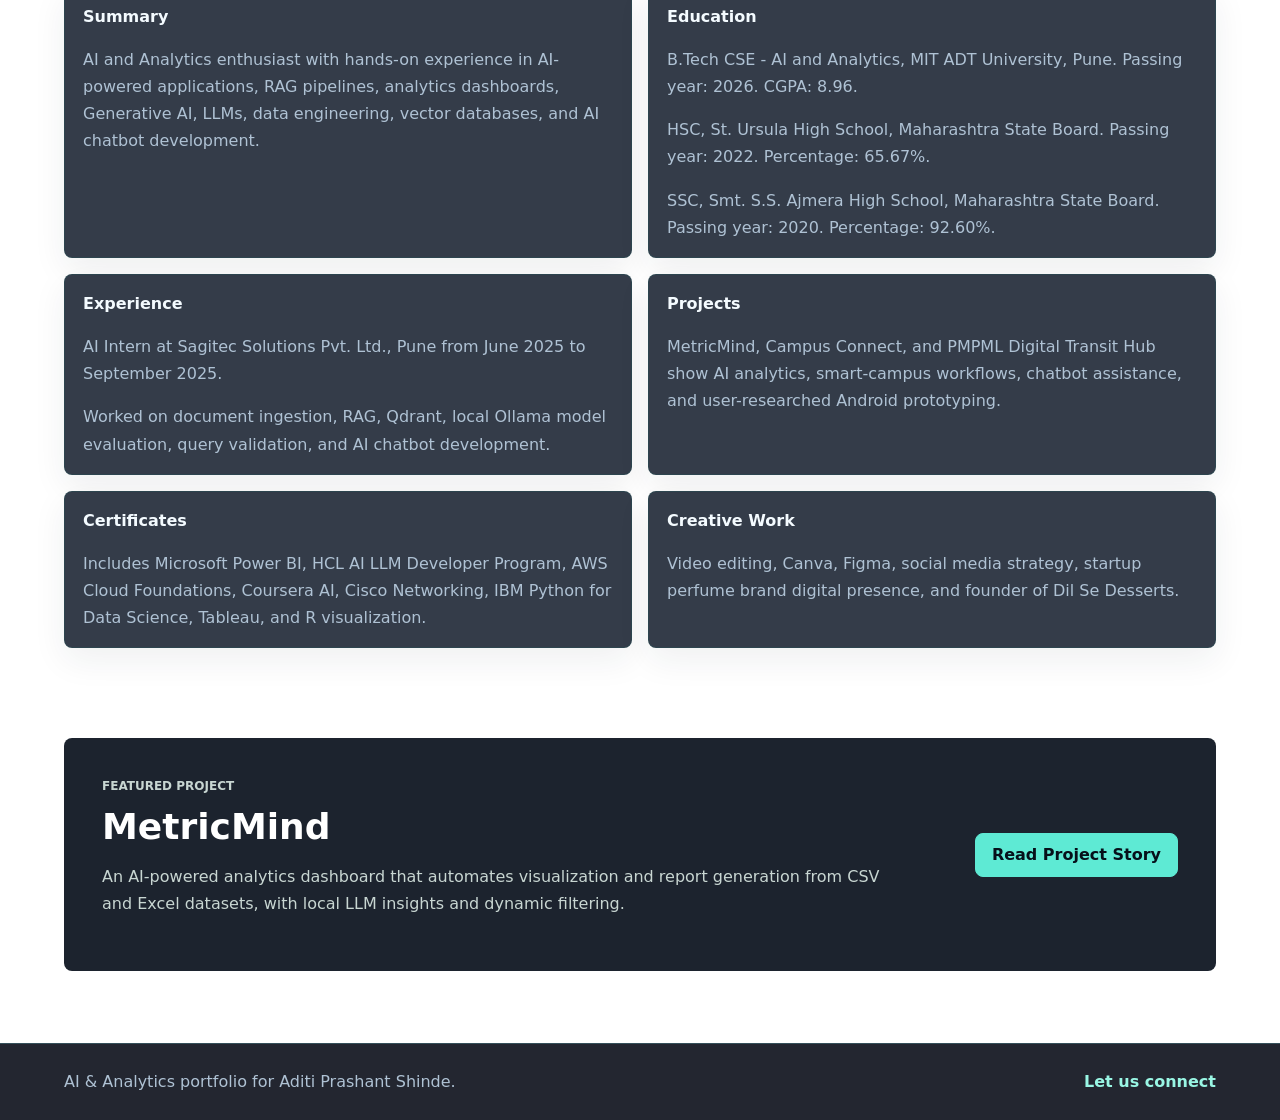
==== commit 3d0f53a5: "Add contact method choices and visible mobile nav" ====
--- a/index.html
+++ b/index.html
@@ -8,7 +8,7 @@
       name="description"
       content="Portfolio website for Aditi Prashant Shinde, AI and Analytics enthusiast with experience in RAG, dashboards, LLMs, chatbots, data visualization, and video editing."
     />
-    <link rel="stylesheet" href="styles.css?v=20260725" />
+    <link rel="stylesheet" href="styles.css?v=20260727" />
   </head>
   <body>
     <header class="site-header">
@@ -16,7 +16,6 @@
         <span class="brand-mark">AS</span>
         <span>Aditi P. Shinde</span>
       </a>
-      <button class="nav-toggle" type="button" aria-expanded="false" aria-controls="site-nav">Menu</button>
       <nav id="site-nav" class="site-nav" aria-label="Main navigation">
         <a class="active" href="index.html">Home</a>
         <a href="about.html">CV Details</a>
--- a/styles.css
+++ b/styles.css
@@ -134,6 +134,54 @@
   color: var(--ink);
   font: inherit;
   font-weight: 800;
+}
+
+.contact-methods {
+  display: grid;
+  grid-template-columns: repeat(3, minmax(0, 1fr));
+  gap: 10px;
+  margin: 0;
+  padding: 0;
+  border: 0;
+}
+
+.contact-methods legend {
+  grid-column: 1 / -1;
+  margin-bottom: 2px;
+  color: #d9eef7;
+  font-weight: 800;
+}
+
+.contact-methods label {
+  position: relative;
+  display: grid;
+  min-height: 48px;
+  place-items: center;
+  cursor: pointer;
+}
+
+.contact-methods input {
+  position: absolute;
+  opacity: 0;
+  pointer-events: none;
+}
+
+.contact-methods span {
+  display: grid;
+  width: 100%;
+  min-height: 48px;
+  place-items: center;
+  border: 1px solid rgba(125, 245, 255, 0.24);
+  border-radius: 8px;
+  background: rgba(255, 255, 255, 0.08);
+  color: #e8f7ff;
+  font-weight: 900;
+}
+
+.contact-methods input:checked + span {
+  border-color: var(--teal);
+  background: var(--teal);
+  color: #06101a;
 }
 
 .hero {
@@ -1116,7 +1164,7 @@
 
   .brand {
     gap: 12px;
-    max-width: calc(100% - 104px);
+    max-width: 100%;
     font-size: 18px;
   }
 
@@ -1127,28 +1175,25 @@
   }
 
   .nav-toggle {
-    display: inline-flex;
+    display: none;
+  }
+
+  .site-nav {
+    display: flex;
+    width: 100%;
+    flex-wrap: nowrap;
     align-items: center;
-    justify-content: center;
-    min-height: 44px;
-    padding: 0 16px;
-    background: rgba(8, 18, 34, 0.72);
-  }
-
-  .site-nav {
-    display: none;
-    width: 100%;
-    flex-direction: column;
-    align-items: stretch;
-  }
-
-  .site-nav.open {
-    display: flex;
+    gap: 8px;
+    overflow-x: auto;
+    padding-bottom: 4px;
+    scrollbar-width: thin;
   }
 
   .site-nav a {
+    flex: 0 0 auto;
     min-height: 44px;
     padding: 12px 14px;
+    white-space: nowrap;
   }
 
   .hero,
@@ -1287,6 +1332,10 @@
     font-size: 16px;
   }
 
+  .contact-methods {
+    grid-template-columns: 1fr;
+  }
+
   .hero-actions,
   .project-actions {
     grid-template-columns: 1fr;
